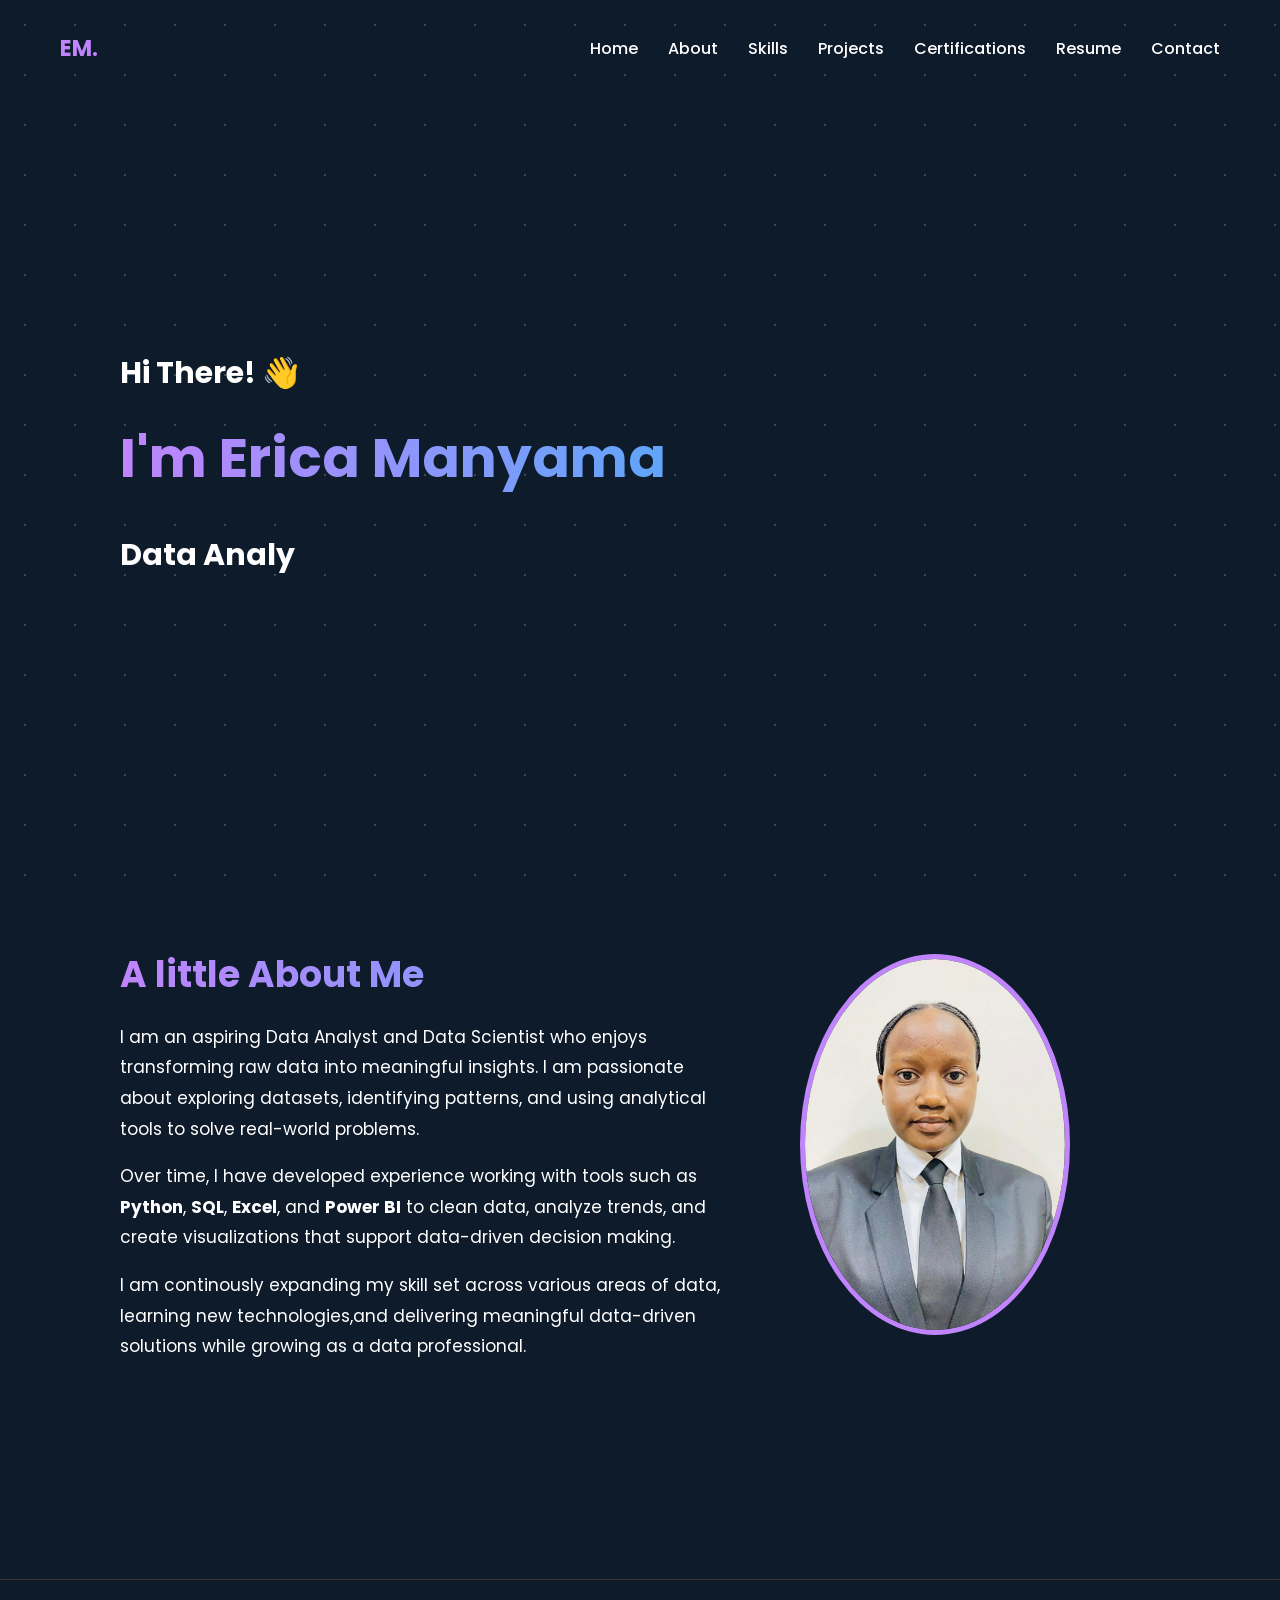
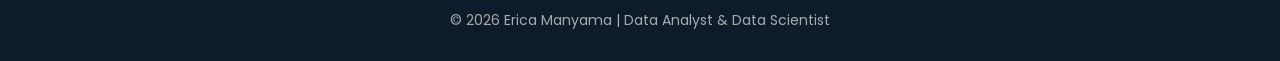
==== index.html @ 496110bb "Update index.html" ====
<!DOCTYPE html>
<html lang="en">
<head>

<meta charset="UTF-8">
<meta name="viewport" content="width=device-width, initial-scale=1.0">

<title>Erica Manyama | Data Analyst Portfolio</title>

<link href="https://fonts.googleapis.com/css2?family=Poppins:wght@300;400;600&display=swap" rel="stylesheet">


<style>
.wave{
display:inline-block;
animation:wave-animation 2s infinite;
transform-origin:70% 70%;
}

@keyframes wave-animation{
0% { transform: rotate(0deg); }
10% { transform: rotate(14deg); }
20% { transform: rotate(-8deg); }
30% { transform: rotate(14deg); }
40% { transform: rotate(-4deg); }
50% { transform: rotate(10deg); }
60% { transform: rotate(0deg); }
100% { transform: rotate(0deg); }
}

body{
margin:0;
font-family:Poppins;
color:white;
background:#0d1b2a;
overflow-x:hidden;
}

/* STAR BACKGROUND */

body::before{
content:"";
position:fixed;
top:0;
left:0;
width:100%;
height:100%;
background-image:
radial-gradient(white 1px, transparent 1px),
radial-gradient(white 1px, transparent 1px);
background-size:50px 50px;
opacity:0.2;
z-index:-1;
}

/* NAVBAR */

nav{
display:flex;
justify-content:space-between;
align-items:center;
padding:20px 60px;
}

.logo{
font-size:22px;
font-weight:bold;
color:#c084fc;
}

nav ul{
display:flex;
list-style:none;
gap:30px;
}

nav ul li a{
text-decoration:none;
color:white;
font-weight:500;
}

nav ul li a:hover{
color:#c084fc;
}

/* HERO SECTION */

.hero{
height:80vh;
display:flex;
flex-direction:column;
justify-content:center;
align-items:flex-start;
padding-left:120px;
}

.hero h2{
font-size:30px;
margin-bottom:10px;
}

.hero h1{
font-size:55px;
margin:10px 0;
background:linear-gradient(90deg,#c084fc,#60a5fa);
-webkit-background-clip:text;
color:transparent;
}

.hero h3{
font-size:28px;
margin-top:10px;
}

/* INTRO SECTION */

.about-section{
display:flex;
justify-content:flex-start;
align-items:center;
gap:80px;
padding:100px 120px;
}

.about-text{
max-width:600px;
text-align:left;
}

.about-text h2{
font-size:36px;
margin-bottom:20px;
background:linear-gradient(90deg,#c084fc,#60a5fa);
-webkit-background-clip:text;
color:transparent;
}

.about-text p{
line-height:1.8;
font-size:17px;
}

.about-image img{
width:260px;
border-radius:50%;
border:5px solid #c084fc;
}


/* FOOTER */

footer{
margin-top:100px;
text-align:center;
padding:30px;
border-top:1px solid #333;
font-size:14px;
color:#aaa;
}

</style>

</head>

<body>

<!-- NAVBAR -->

<nav>

<div class="logo">EM.</div>

<ul>
<li><a href="index.html">Home</a></li>
<li><a href="about.html">About</a></li>
<li><a href="skills.html">Skills</a></li>
<li><a href="projects.html">Projects</a></li>
<li><a href="certifications.html">Certifications</a></li>
<li><a href="resume.html">Resume</a></li>
<li><a href="contact.html">Contact</a></li>
</ul>

</nav>

<!-- HERO -->

<section class="hero">

<h2>Hi There! <span class="wave">👋</span></h2>

<h1>I'm Erica Manyama</h1>

<h2 id="typing"></h2>

</section>

<!-- INTRO -->

<section class="about-section">

<div class="about-text">

<h2>A little About Me</h2>

<p>
I am an aspiring Data Analyst and Data Scientist who enjoys transforming raw data into meaningful insights. I am passionate about exploring datasets, identifying patterns, and using analytical tools to solve real-world problems.
</p>

<p>
Over time, I have developed experience working with tools such as  <strong>Python</strong>, <strong>SQL</strong>, <strong>Excel</strong>, and <strong>Power BI</strong> to clean data, analyze trends, and create visualizations that support data-driven decision making.
</p>

<p>
I am continously expanding my skill set across various areas of data, learning new technologies,and delivering meaningful data-driven solutions  while growing as a data professional.
</p>

</div>

<div class="about-image">

<img src="erica.jpg">

</div>

</section>

<!-- FOOTER -->

<footer>

© 2026 Erica Manyama | Data Analyst & Data Scientist

</footer>

<script>

const roles=["Data Analyst","Data Scientist"]

let i=0
let j=0
let current=""
let isDeleting=false

function type(){

current=roles[i]

if(isDeleting){
document.getElementById("typing").textContent=current.substring(0,j--)
}else{
document.getElementById("typing").textContent=current.substring(0,j++)
}

if(!isDeleting && j===current.length+1){
isDeleting=true
setTimeout(type,1000)
return
}

if(isDeleting && j===0){
isDeleting=false
i=(i+1)%roles.length
}

setTimeout(type,isDeleting?60:120)

}

type()

</script>

</body>
</html>
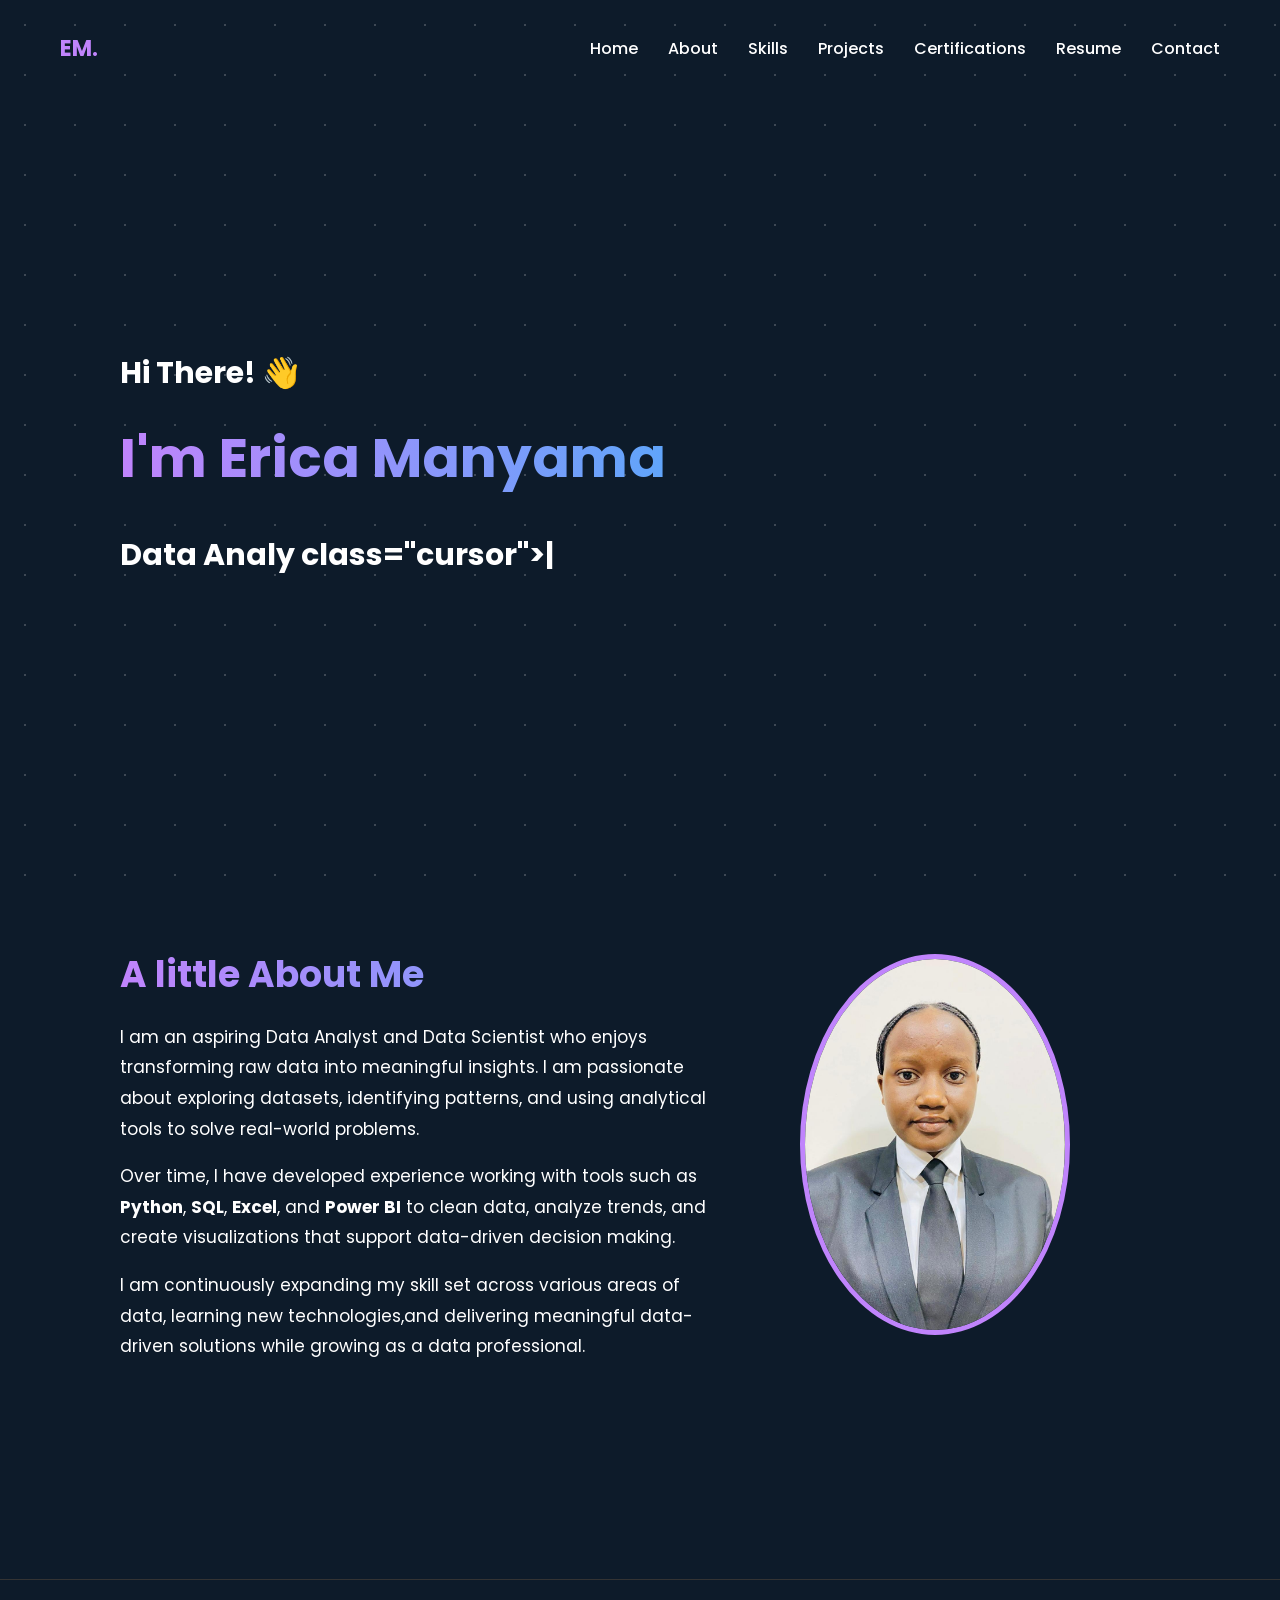
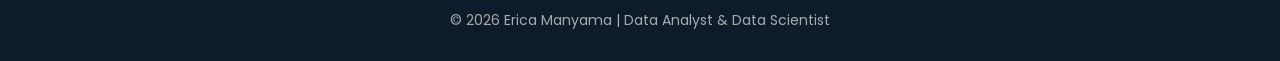
==== commit d244f949: "Update index.html" ====
--- a/index.html
+++ b/index.html
@@ -158,7 +158,16 @@
 font-size:14px;
 color:#aaa;
 }
-
+.cursor{
+ display:inline-block;
+ margin-left:5px;
+ animation:blink 1s infinite;
+ color:#c084fc
+}
+@keyframes blink{
+  0%,50%,100%{opacity:1;}
+  25%,75%{opacity:0;}
+}
 </style>
 
 </head>
@@ -191,7 +200,9 @@
 
 <h1>I'm Erica Manyama</h1>
 
-<h2 id="typing"></h2>
+<h2>
+  <span id="typing"></span><span> class="cursor">|</span>
+</h2>
 
 </section>
 
@@ -212,7 +223,7 @@
 </p>
 
 <p>
-I am continously expanding my skill set across various areas of data, learning new technologies,and delivering meaningful data-driven solutions  while growing as a data professional.
+I am continuously expanding my skill set across various areas of data, learning new technologies,and delivering meaningful data-driven solutions  while growing as a data professional.
 </p>
 
 </div>
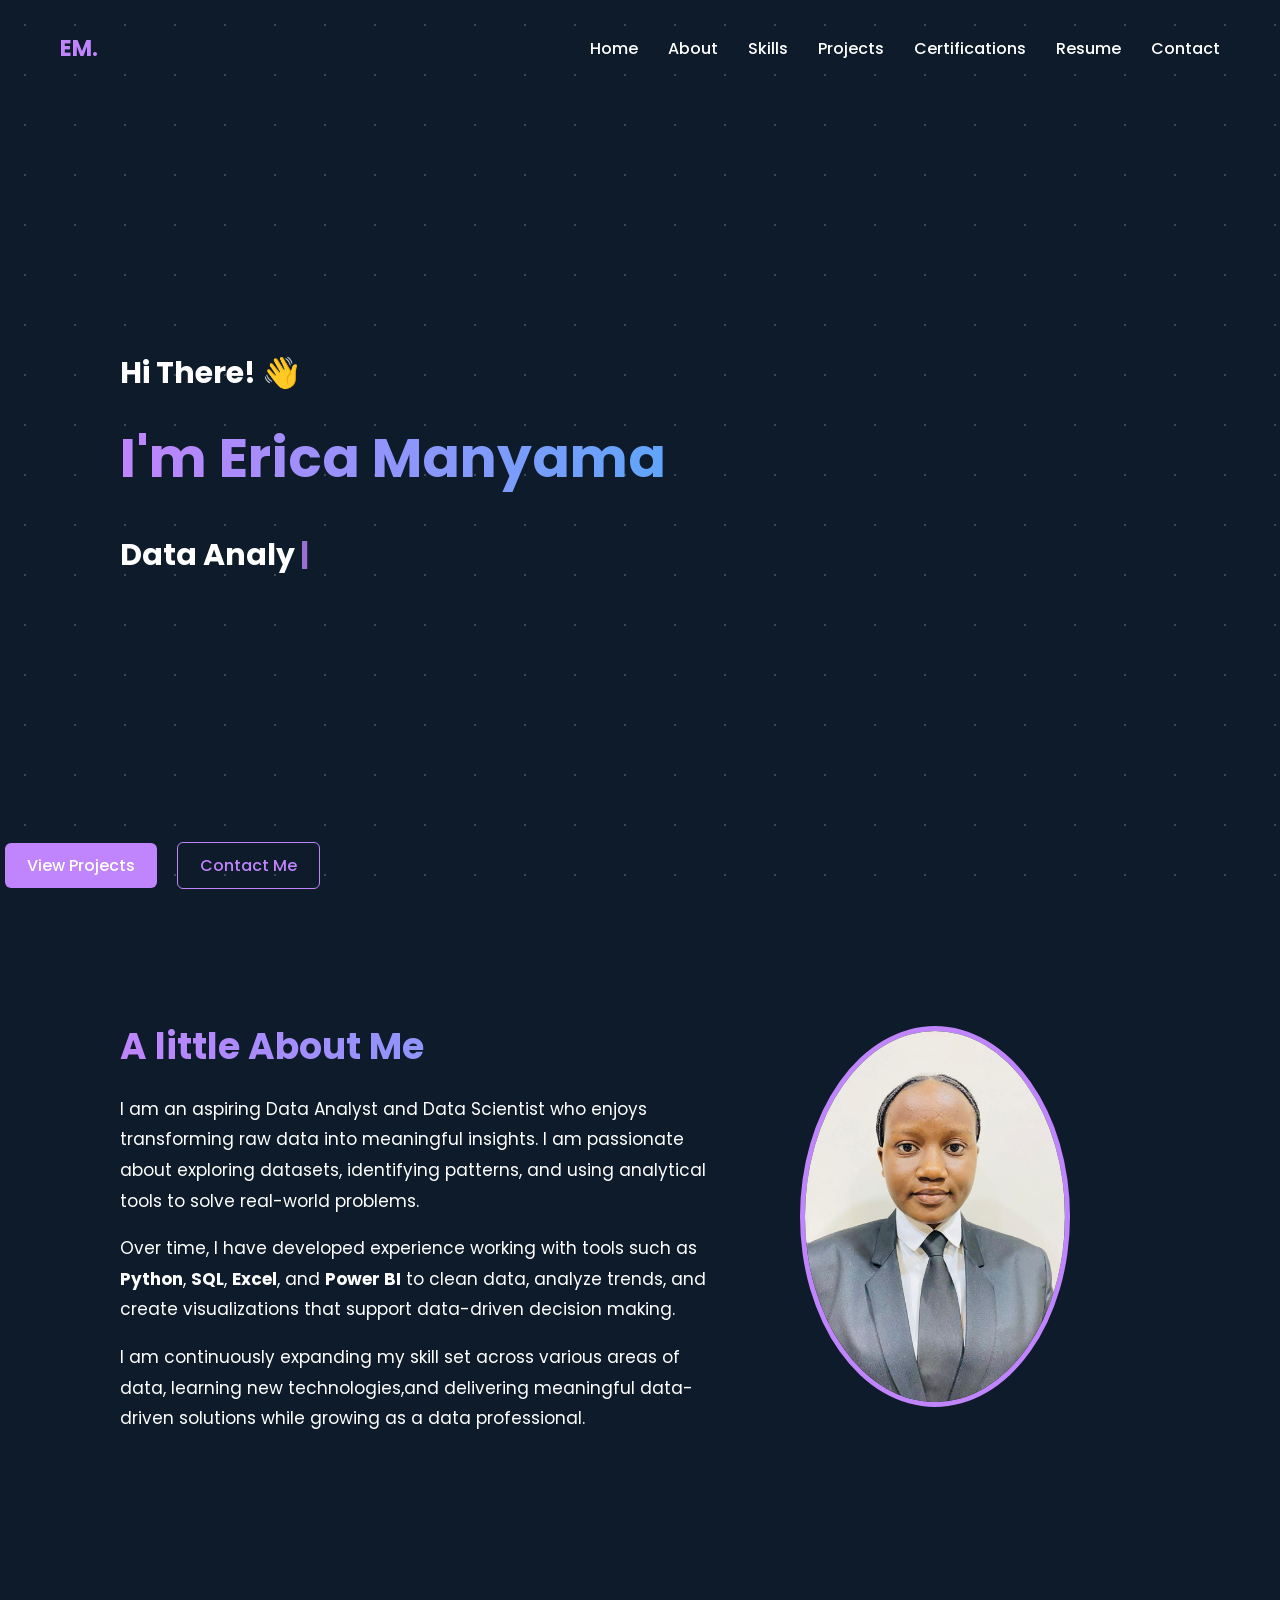
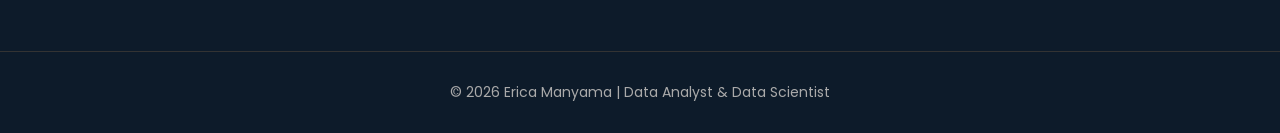
==== commit dcd6288d: "Update index.html" ====
--- a/index.html
+++ b/index.html
@@ -162,11 +162,48 @@
  display:inline-block;
  margin-left:5px;
  animation:blink 1s infinite;
+ opacity:0.8;
  color:#c084fc
 }
 @keyframes blink{
   0%,50%,100%{opacity:1;}
   25%,75%{opacity:0;}
+}
+.hero-buttons{
+margin-top:25px;
+display:flex;
+gap:20px;
+align-items:center;
+margin-left:5px;
+}
+
+.btn{
+padding:10px 22px;
+background:#c084fc;
+color:white;
+text-decoration:none;
+border-radius:6px;
+font-weight:500;
+transition:0.3s;
+}
+
+.btn:hover{
+background:#a855f7;
+}
+
+.btn-outline{
+padding:10px 22px;
+border:1px solid #c084fc;
+color:#c084fc;
+text-decoration:none;
+border-radius:6px;
+font-weight:500;
+transition:0.3s;
+}
+
+.btn-outline:hover{
+background:#c084fc;
+color:white;
 }
 </style>
 
@@ -201,10 +238,15 @@
 <h1>I'm Erica Manyama</h1>
 
 <h2>
-  <span id="typing"></span><span> class="cursor">|</span>
+  <span id="typing"></span><span class="cursor">|</span>
 </h2>
 
 </section>
+ 
+<div class="hero-buttons">
+  <a href="projects.html" class="btn">View Projects</a>
+  <a href="contact.html" class="btn-outline">Contact Me</a>
+</div>
 
 <!-- INTRO -->
 
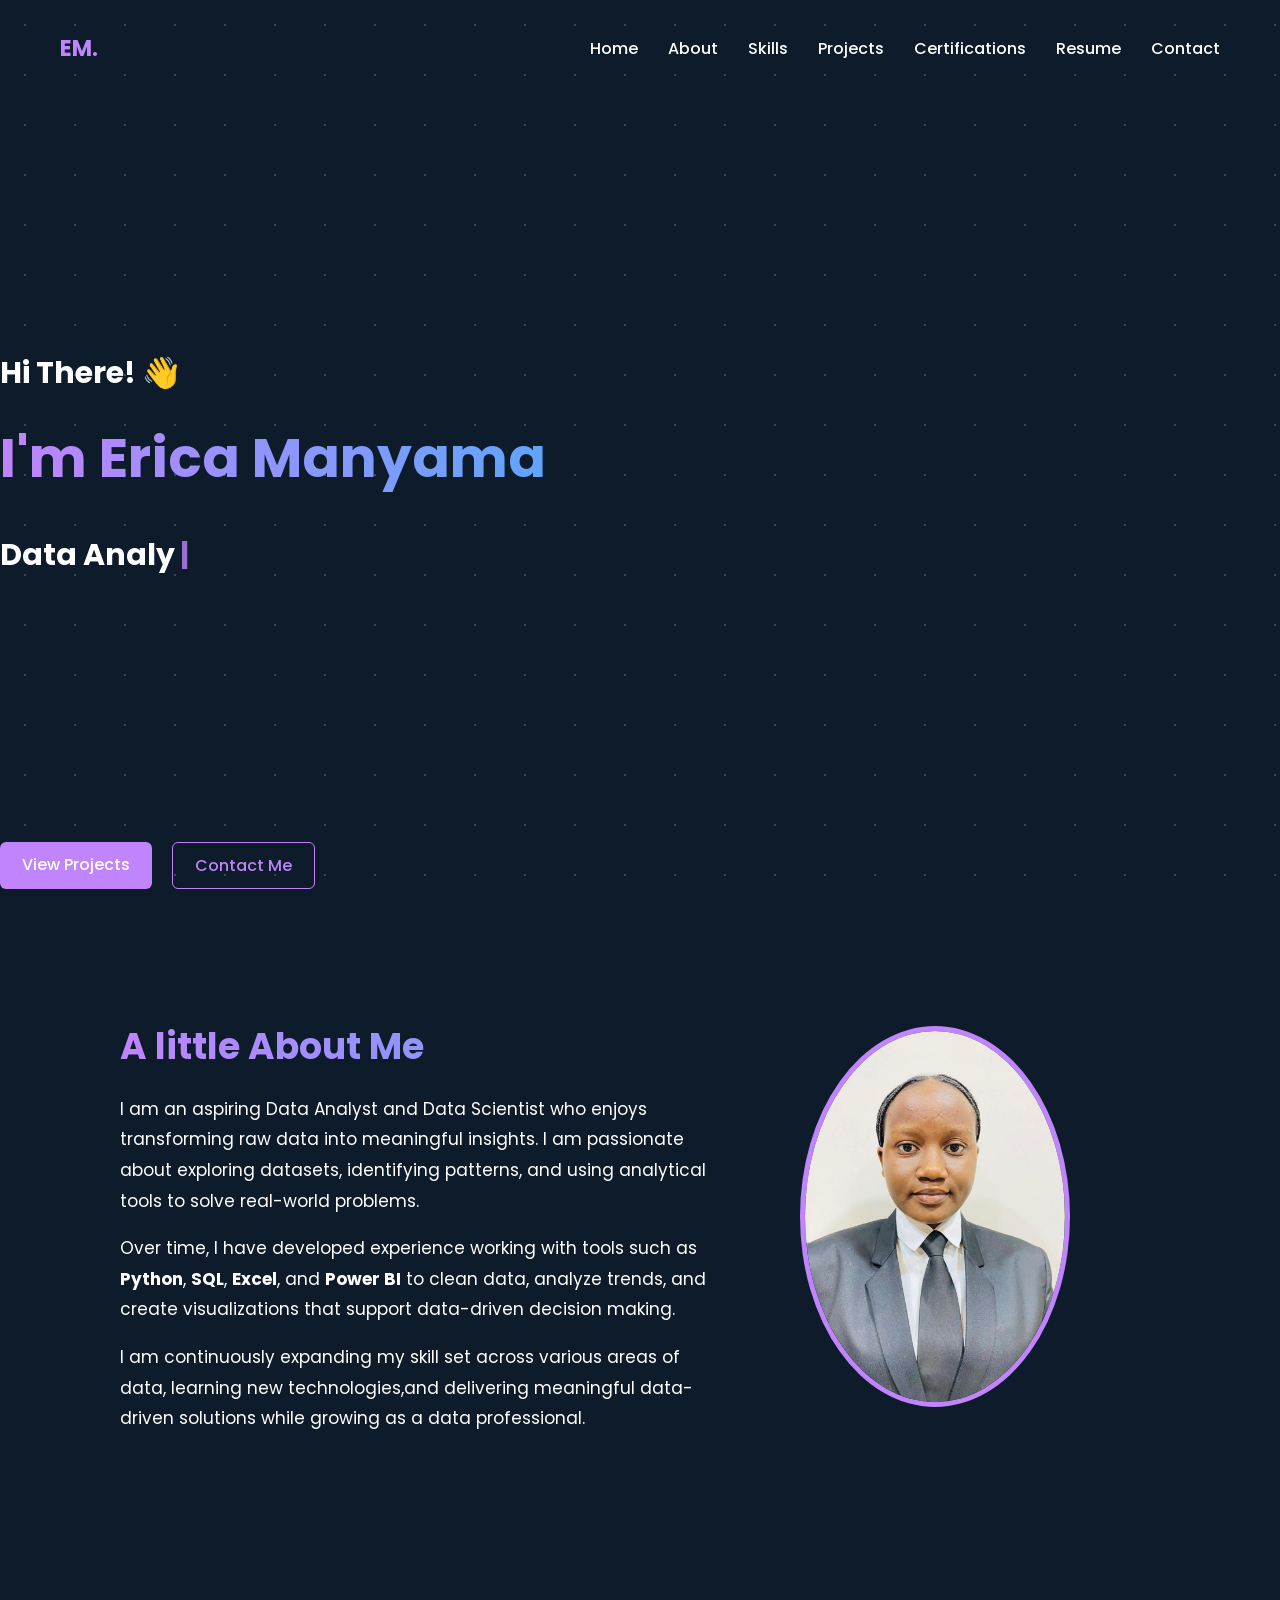
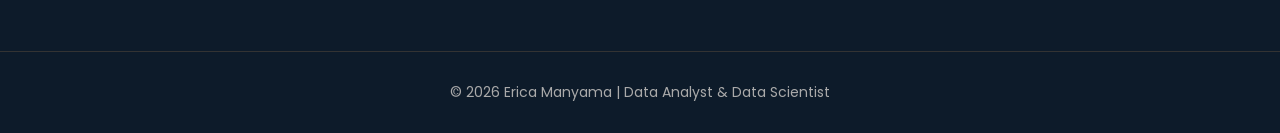
==== commit 732013e4: "Update index.html" ====
--- a/index.html
+++ b/index.html
@@ -92,7 +92,8 @@
 flex-direction:column;
 justify-content:center;
 align-items:flex-start;
-padding-left:120px;
+padding-left:0;
+margin-left:0;
 }
 
 .hero h2{
@@ -173,8 +174,9 @@
 margin-top:25px;
 display:flex;
 gap:20px;
-align-items:center;
-margin-left:5px;
+justify-content:flex-start;
+padding-left:0;
+margin-left:0;
 }
 
 .btn{
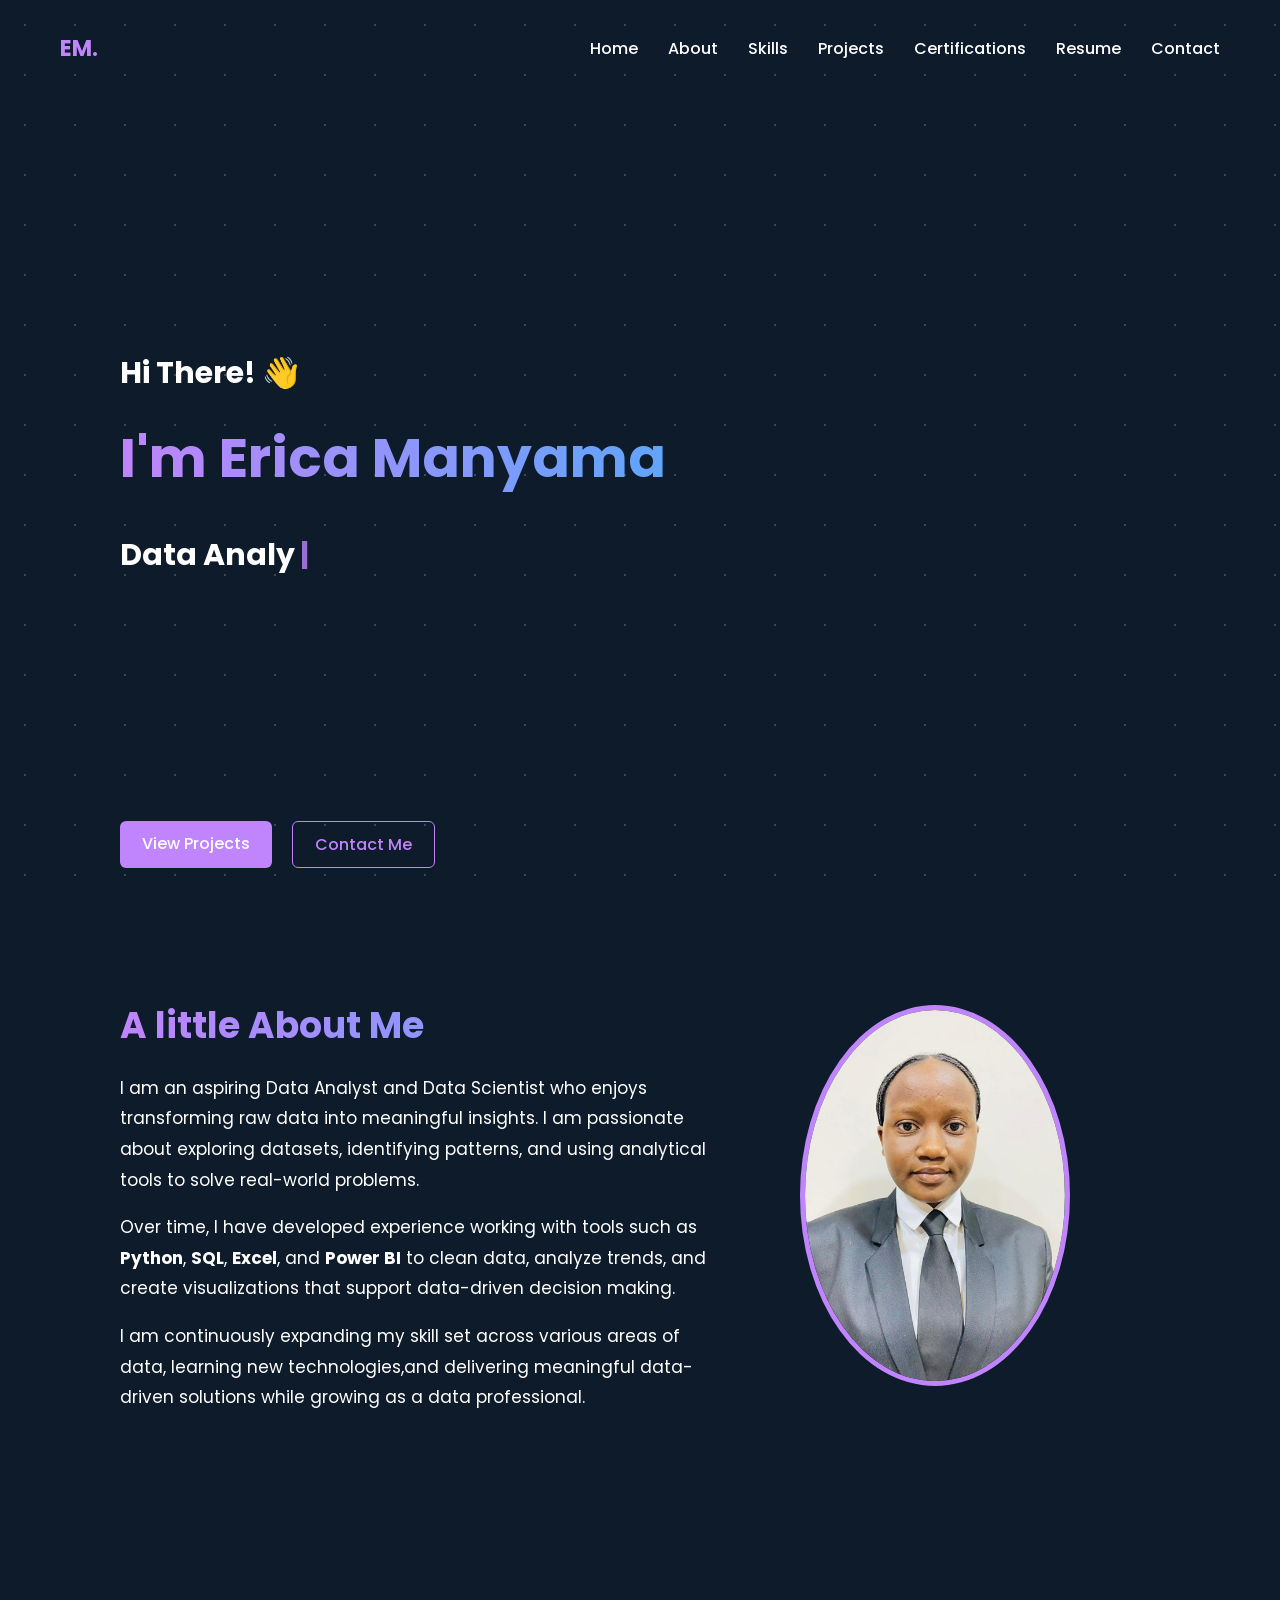
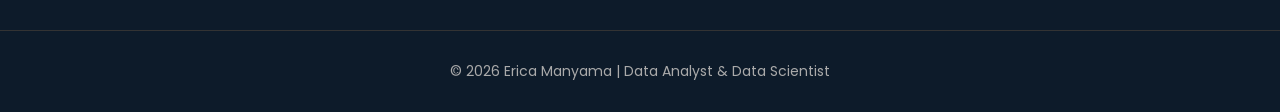
==== commit 0e690918: "Update index.html" ====
--- a/index.html
+++ b/index.html
@@ -92,8 +92,7 @@
 flex-direction:column;
 justify-content:center;
 align-items:flex-start;
-padding-left:0;
-margin-left:0;
+margin-left:120px;
 }
 
 .hero h2{
@@ -171,12 +170,11 @@
   25%,75%{opacity:0;}
 }
 .hero-buttons{
-margin-top:25px;
+margin-top:4px;
 display:flex;
 gap:20px;
 justify-content:flex-start;
-padding-left:0;
-margin-left:0;
+margin-left:120px;
 }
 
 .btn{
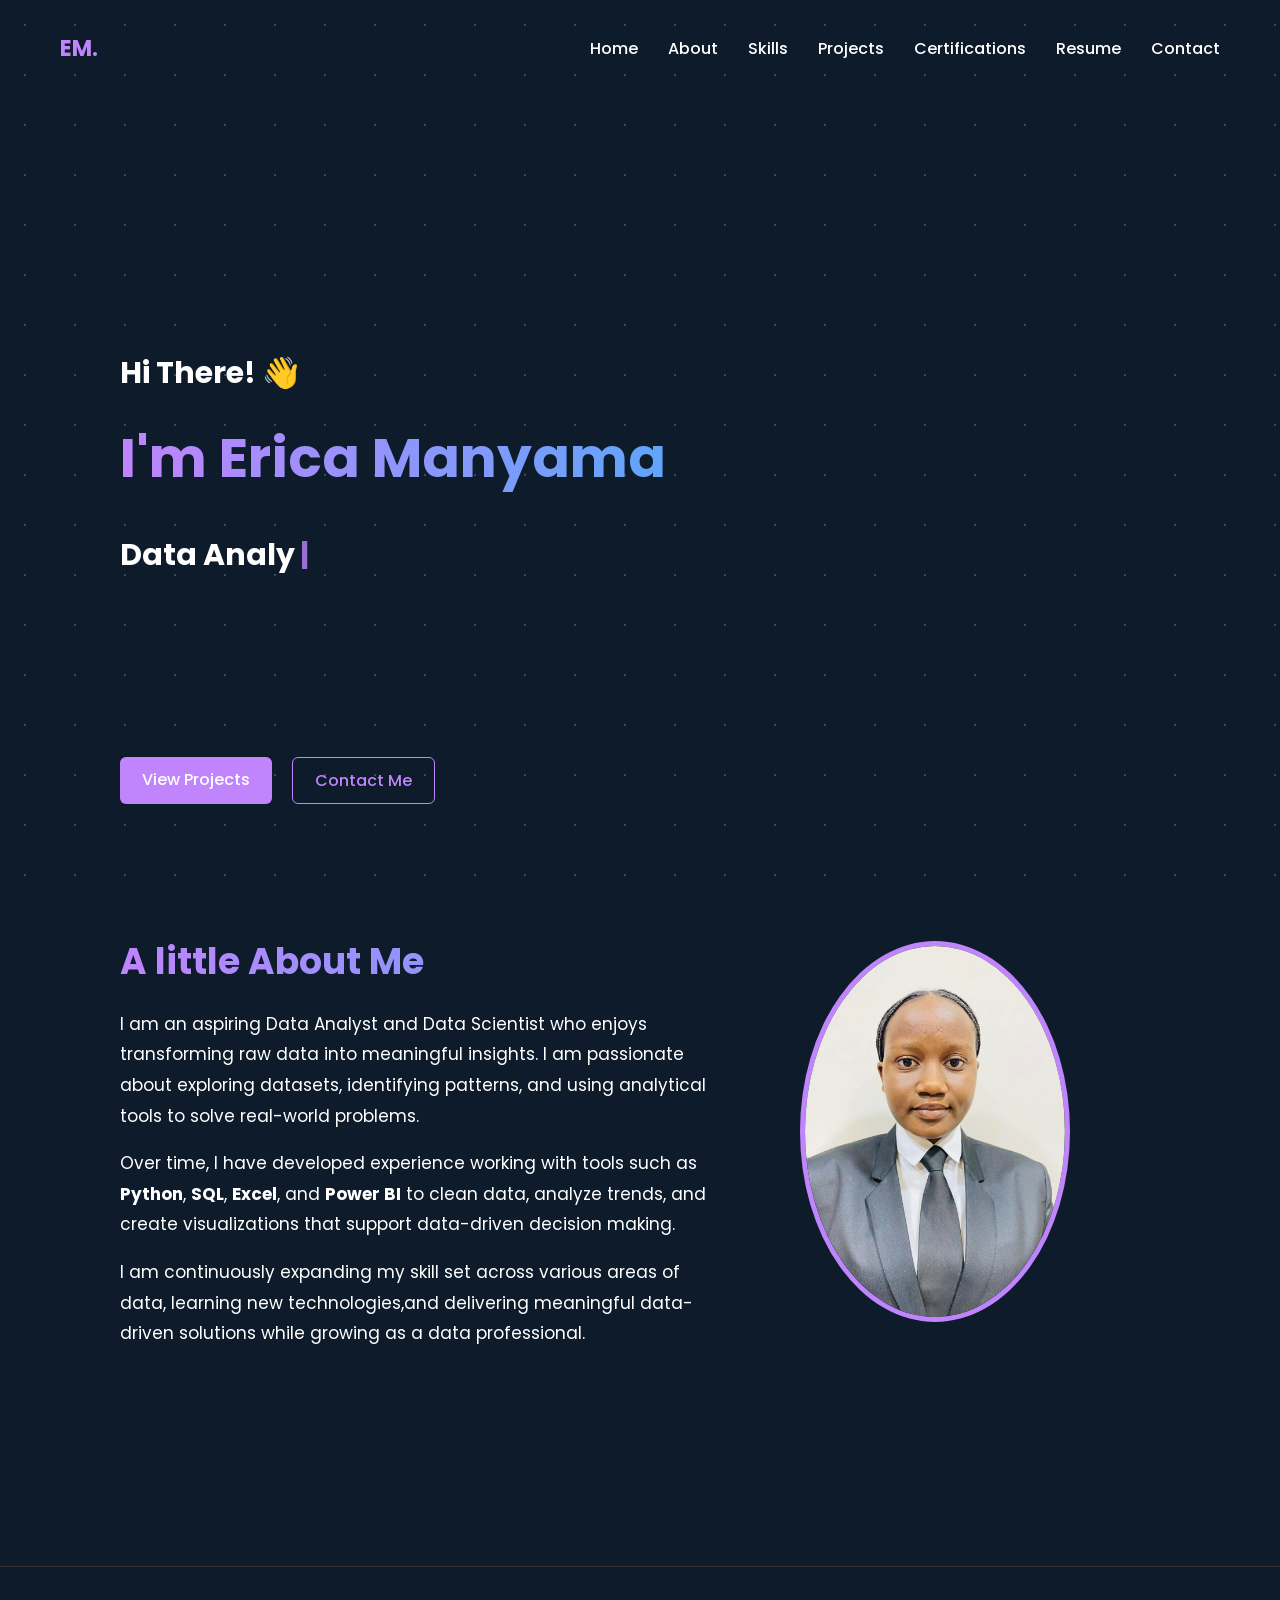
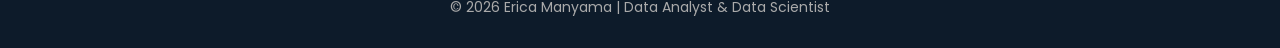
==== commit 7a5ee54d: "Update index.html" ====
--- a/index.html
+++ b/index.html
@@ -170,7 +170,7 @@
   25%,75%{opacity:0;}
 }
 .hero-buttons{
-margin-top:4px;
+margin-top:-60px;
 display:flex;
 gap:20px;
 justify-content:flex-start;
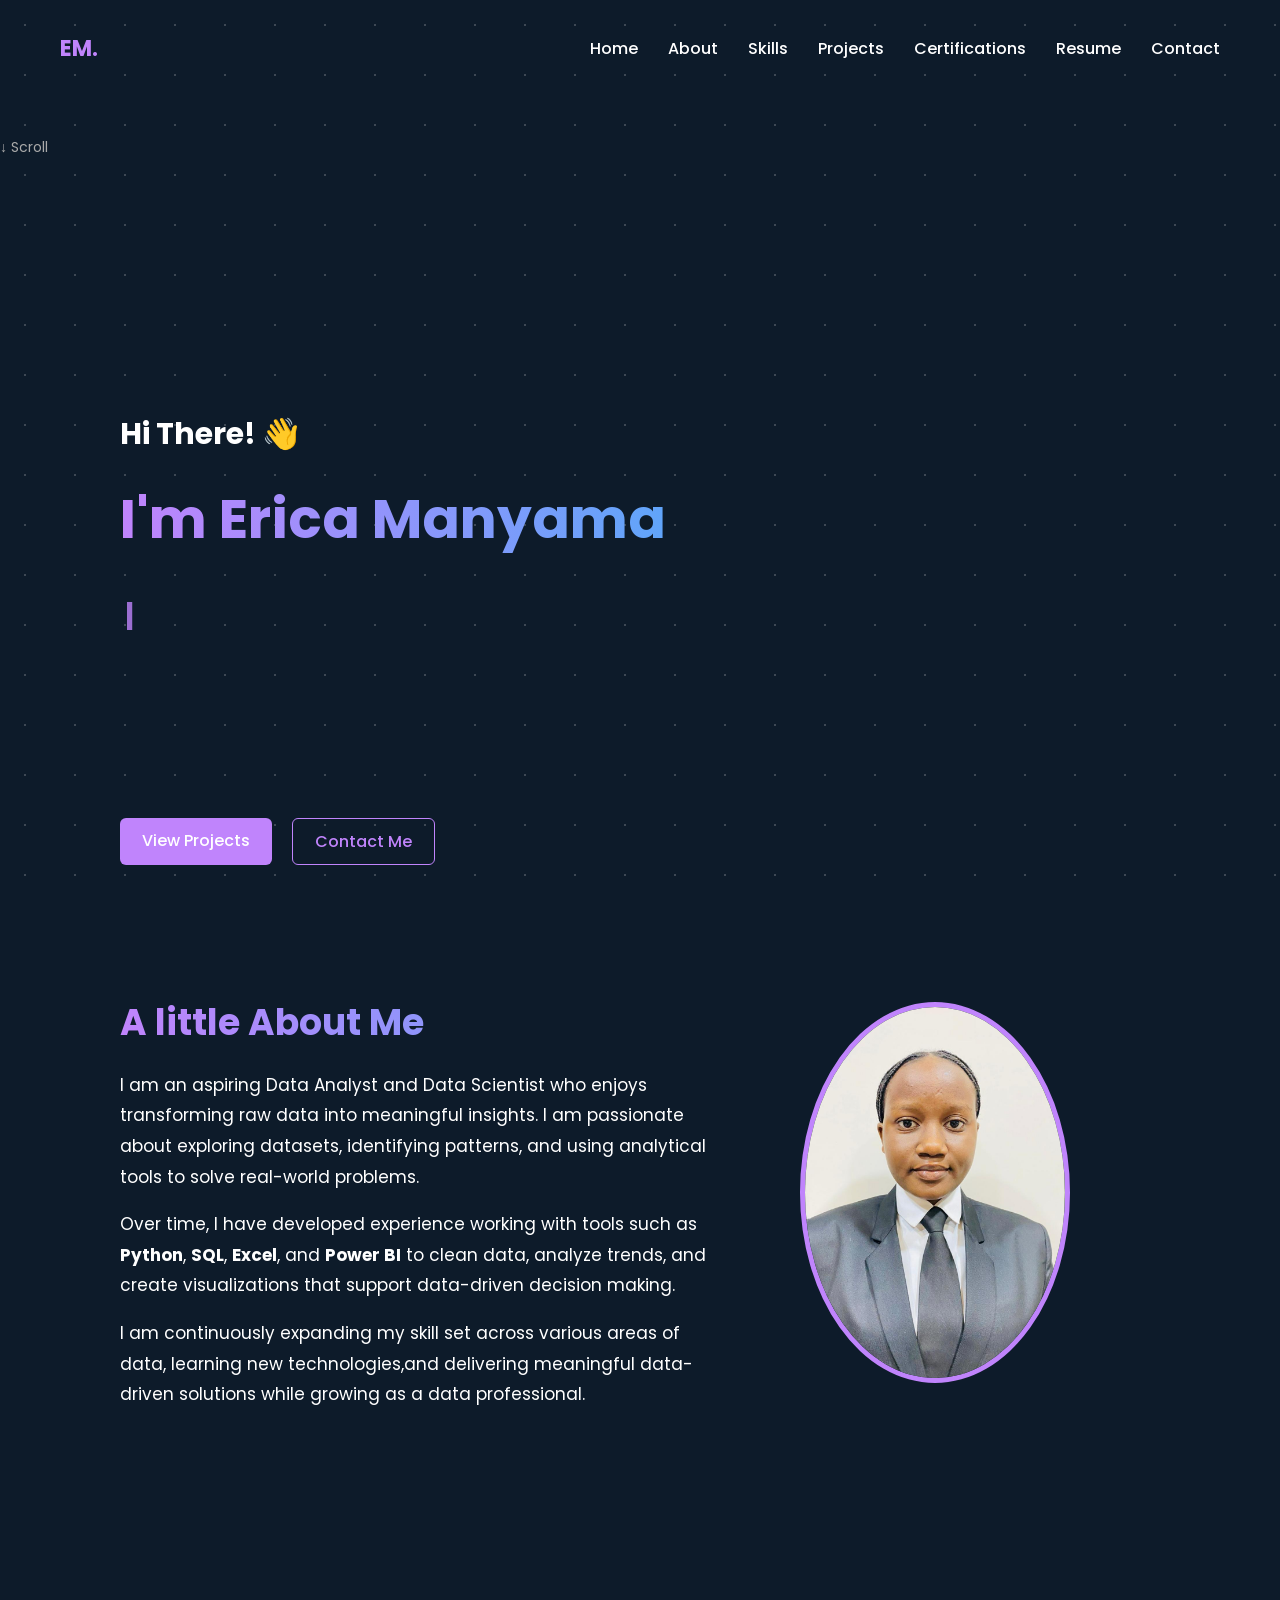
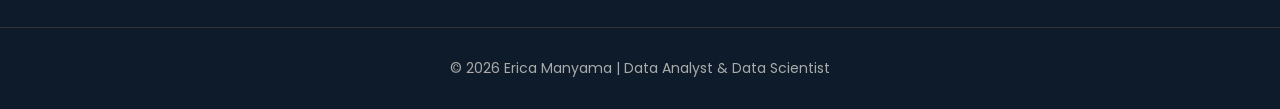
==== commit 01949e23: "Update index.html" ====
--- a/index.html
+++ b/index.html
@@ -205,6 +205,26 @@
 background:#c084fc;
 color:white;
 }
+.btn-primary:hover{
+transform:translateY(-2px);
+box-shadow:0 10px 20px rgba(192,132,252,0.3);
+}
+
+.btn-secondary:hover{
+border-color:#c084fc;
+color:#c084fc;
+}
+.scroll-down{
+margin-top:40px;
+font-size:14px;
+color:#aaa;
+animation:fade 2s infinite;
+}
+
+@keyframes fade{
+0%,100%{opacity:0.3;}
+50%{opacity:1;}
+}
 </style>
 
 </head>
@@ -230,6 +250,7 @@
 </nav>
 
 <!-- HERO -->
+<div class="scroll-down">↓ Scroll</div>
 
 <section class="hero">
 
@@ -288,7 +309,7 @@
 
 <script>
 
-const roles=["Data Analyst","Data Scientist"]
+const roles=["Data Analyst","Data Scientist","Turning Data into Smart Decisions]
 
 let i=0
 let j=0
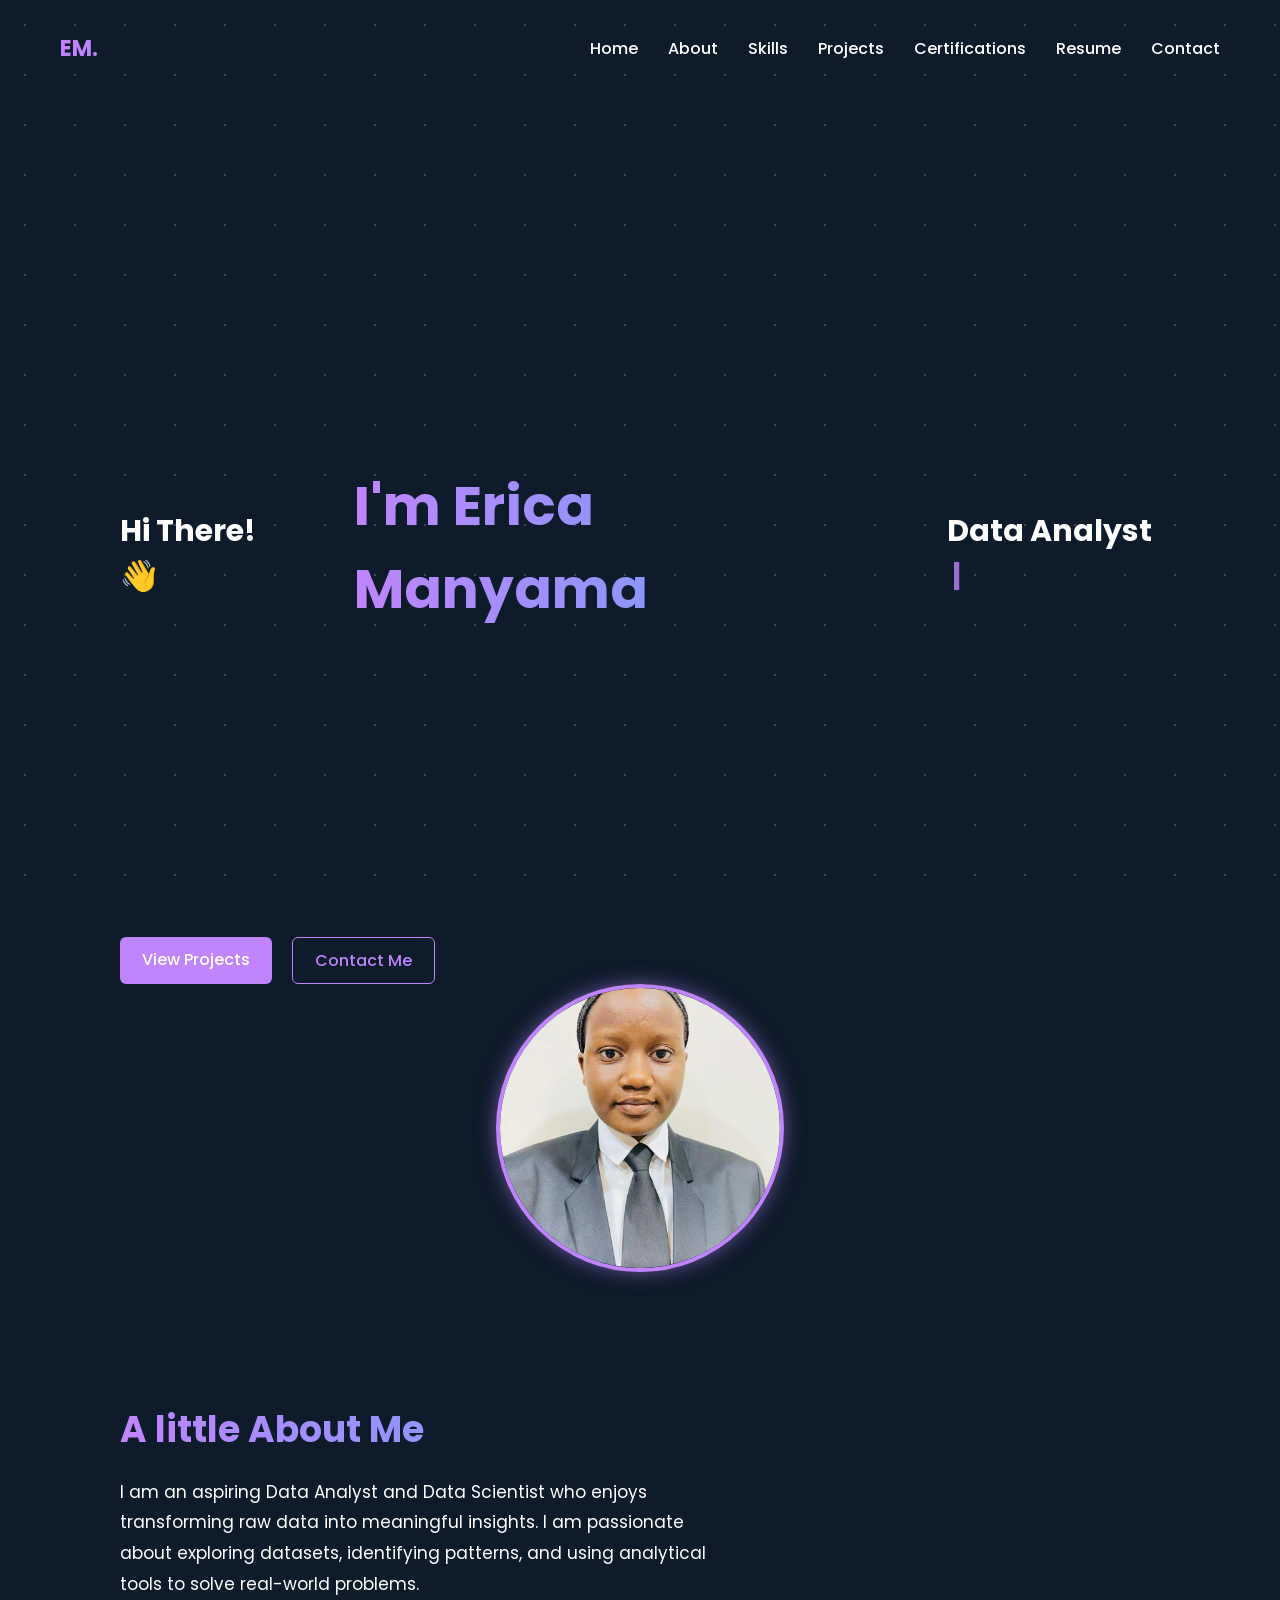
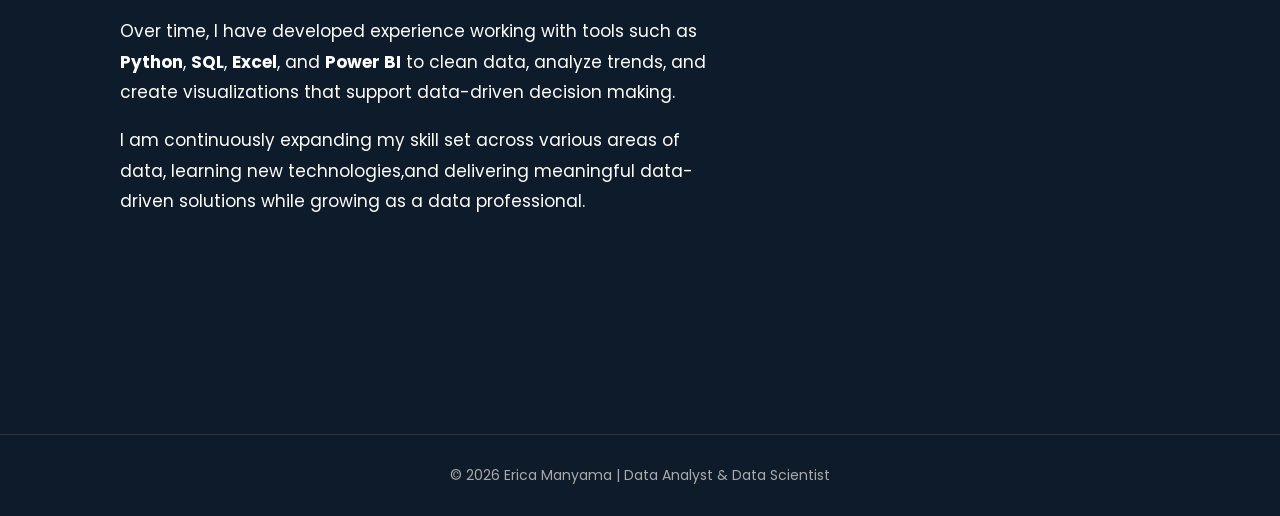
==== commit 3df4d425: "Update index.html" ====
--- a/index.html
+++ b/index.html
@@ -87,12 +87,33 @@
 /* HERO SECTION */
 
 .hero{
-height:80vh;
-display:flex;
-flex-direction:column;
+min-height:100vh;
+display:flex;
+justify-content:space-between;
+align-items:center;
+padding:0 120px;
+gap:60px;
+
+}
+.hero-text{
+flex:1;
+}
+
+.hero-image{
+flex:1;
+display:flex;
 justify-content:center;
-align-items:flex-start;
-margin-left:120px;
+align-items:center;
+}
+
+.hero-image img{
+width:280px;
+height:280px;
+object-fit:cover;
+border-radius:50%;
+border:4px solid #c084fc;
+box-shadow:0 0 20px rgba(192,132,252,0.5);
+margin:0;
 }
 
 .hero h2{
@@ -166,8 +187,8 @@
  color:#c084fc
 }
 @keyframes blink{
-  0%,50%,100%{opacity:1;}
-  25%,75%{opacity:0;}
+ 0%,100%{opacity:1;}
+ 50%{opacity:0;}
 }
 .hero-buttons{
 margin-top:-60px;
@@ -205,21 +226,7 @@
 background:#c084fc;
 color:white;
 }
-.btn-primary:hover{
-transform:translateY(-2px);
-box-shadow:0 10px 20px rgba(192,132,252,0.3);
-}
-
-.btn-secondary:hover{
-border-color:#c084fc;
-color:#c084fc;
-}
-.scroll-down{
-margin-top:40px;
-font-size:14px;
-color:#aaa;
-animation:fade 2s infinite;
-}
+
 
 @keyframes fade{
 0%,100%{opacity:0.3;}
@@ -250,7 +257,6 @@
 </nav>
 
 <!-- HERO -->
-<div class="scroll-down">↓ Scroll</div>
 
 <section class="hero">
 
@@ -258,9 +264,7 @@
 
 <h1>I'm Erica Manyama</h1>
 
-<h2>
-  <span id="typing"></span><span class="cursor">|</span>
-</h2>
+<h2 id="typing"></h2>
 
 </section>
  
@@ -268,6 +272,11 @@
   <a href="projects.html" class="btn">View Projects</a>
   <a href="contact.html" class="btn-outline">Contact Me</a>
 </div>
+ <div class="hero-image">
+
+<img src="erica.jpg">
+
+</div>
 
 <!-- INTRO -->
 
@@ -289,13 +298,7 @@
 I am continuously expanding my skill set across various areas of data, learning new technologies,and delivering meaningful data-driven solutions  while growing as a data professional.
 </p>
 
-</div>
-
-<div class="about-image">
-
-<img src="erica.jpg">
-
-</div>
+
 
 </section>
 
@@ -309,39 +312,45 @@
 
 <script>
 
-const roles=["Data Analyst","Data Scientist","Turning Data into Smart Decisions]
-
-let i=0
-let j=0
-let current=""
-let isDeleting=false
-
-function type(){
-
-current=roles[i]
-
-if(isDeleting){
-document.getElementById("typing").textContent=current.substring(0,j--)
-}else{
-document.getElementById("typing").textContent=current.substring(0,j++)
-}
-
-if(!isDeleting && j===current.length+1){
-isDeleting=true
-setTimeout(type,1000)
-return
-}
-
-if(isDeleting && j===0){
-isDeleting=false
-i=(i+1)%roles.length
-}
-
-setTimeout(type,isDeleting?60:120)
-
-}
-
-type()
+const roles = [
+"Data Analyst",
+"Data Scientist",
+"Turning Data into Smart Decisions"
+];
+
+let i = 0;
+let j = 0;
+let current = "";
+let isDeleting = false;
+
+function type() {
+
+current = roles[i];
+
+if (isDeleting) {
+document.getElementById("typing").innerHTML = current.substring(0, j--) + "<span class='cursor'>|</span>";
+} else {
+document.getElementById("typing").innerHTML = current.substring(0, j++) + "<span class='cursor'>|</span>";
+}
+
+// When typing is complete
+if (!isDeleting && j === current.length + 1) {
+isDeleting = true;
+setTimeout(type, 1200); // pause before deleting
+return;
+}
+
+// When deleting is complete
+if (isDeleting && j === 0) {
+isDeleting = false;
+i = (i + 1) % roles.length;
+}
+
+// Speed control
+setTimeout(type, isDeleting ? 50 : 100);
+}
+
+type();
 
 </script>
 
